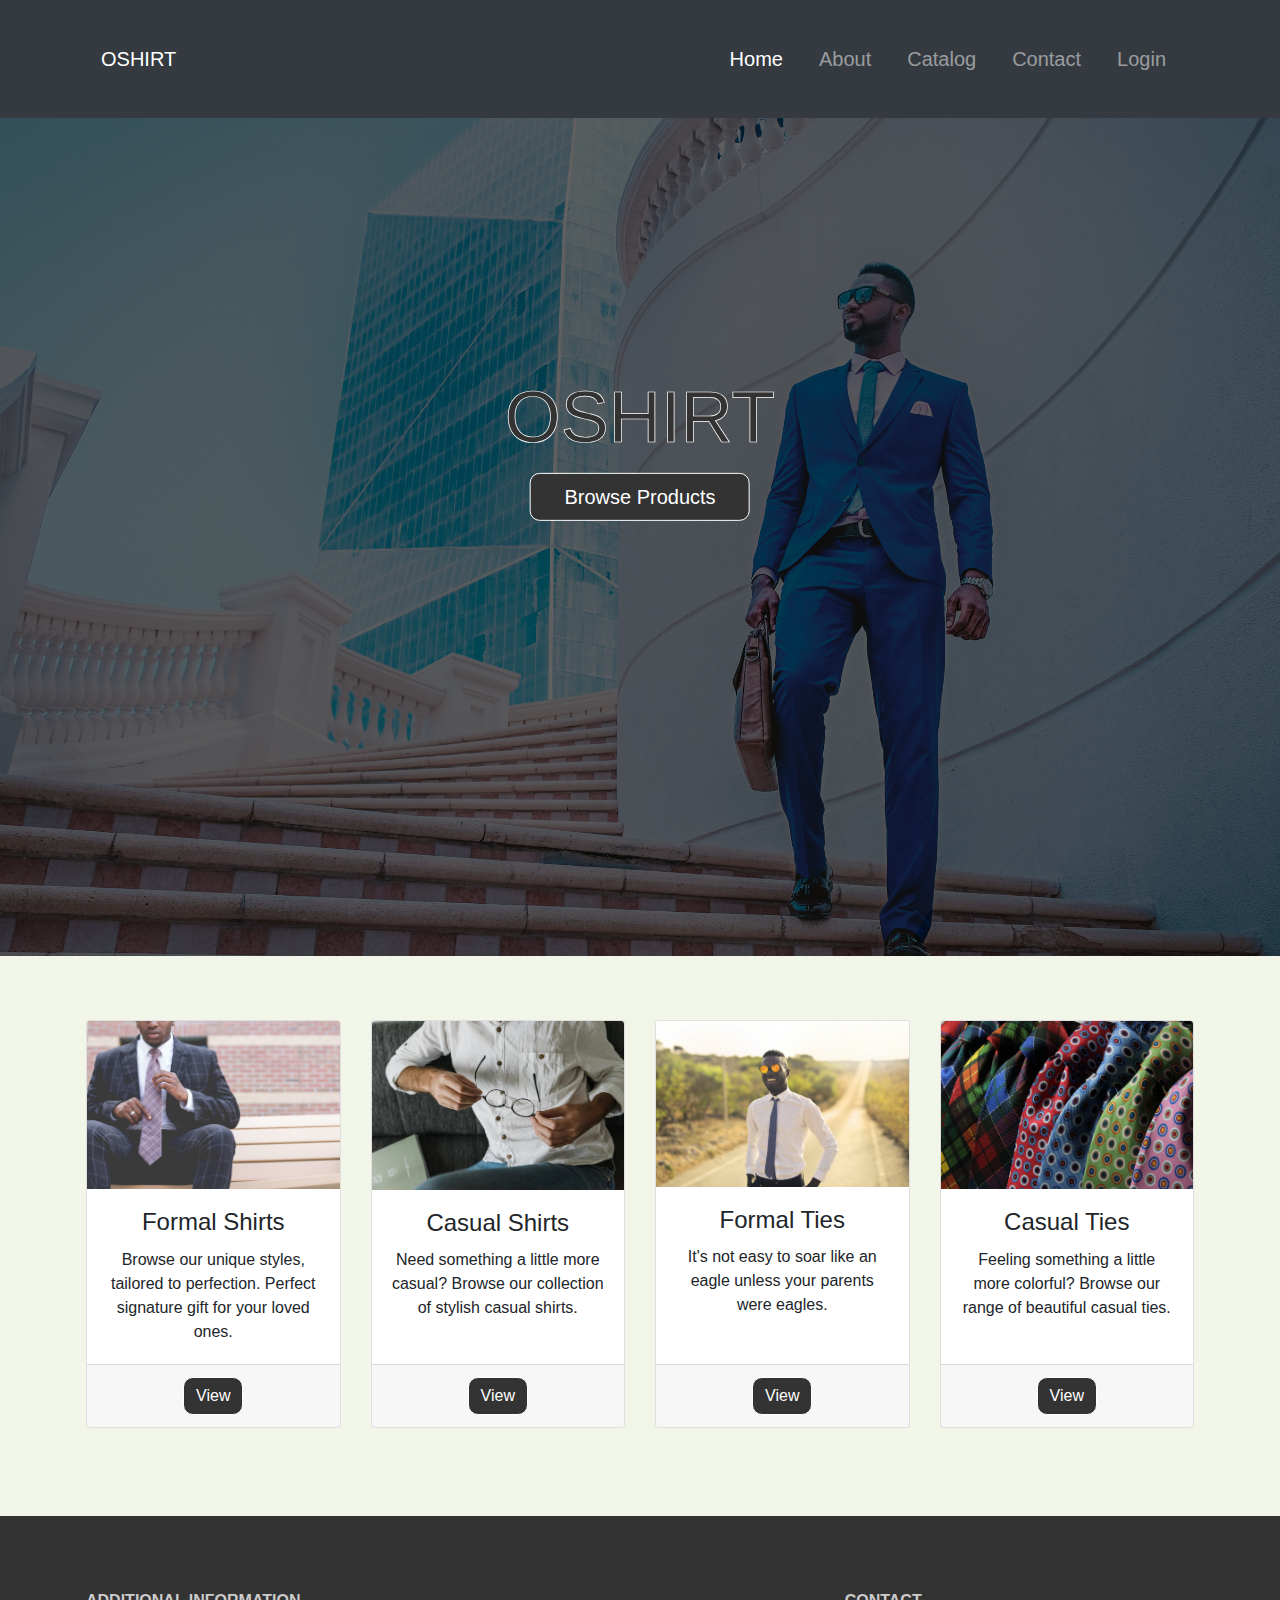
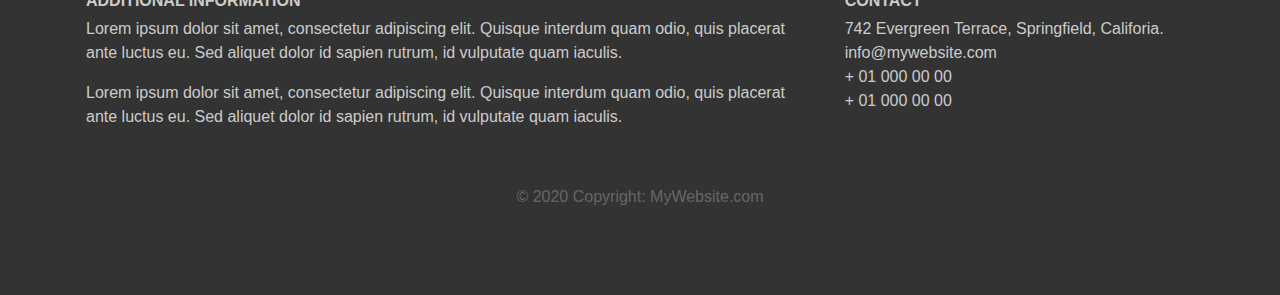
==== src/main/webapp/index_1.html @ 817bfd7a "Login Css and function done" ====
<!DOCTYPE html>
<html lang="en">

  <head>

    <meta charset="utf-8">
    <meta name="viewport" content="width=device-width, initial-scale=1, shrink-to-fit=no">
    <meta name="description" content="">
    <meta name="author" content="">

    <title>OSHIRT</title>

    <!-- Bootstrap core CSS -->
    <link href="vendor/bootstrap/css/bootstrap.min.css" rel="stylesheet">
    <meta http-equiv="Content-Type" content="text/html; charset=UTF-8">
    <link rel="stylesheet" href="https://stackpath.bootstrapcdn.com/bootstrap/4.1.3/css/bootstrap.min.css" integrity="sha384-MCw98/SFnGE8fJT3GXwEOngsV7Zt27NXFoaoApmYm81iuXoPkFOJwJ8ERdknLPMO" crossorigin="anonymous">
    <link rel="stylesheet" type="text/css" href="main.css">

    <!-- Custom styles for this template -->
    <link href="css/heroic-features.css" rel="stylesheet">

  </head>

  <body>

    <!-- Navigation -->
    <nav class="navbar navbar-expand-lg navbar-dark bg-dark fixed-top">
      <div class="container">
        <a class="navbar-brand" href="#">OSHIRT</a>
        <button class="navbar-toggler" type="button" data-toggle="collapse" data-target="#navbarResponsive" aria-controls="navbarResponsive" aria-expanded="false" aria-label="Toggle navigation">
          <span class="navbar-toggler-icon"></span>
        </button>
        <div class="collapse navbar-collapse" id="navbarResponsive">
          <ul class="navbar-nav ml-auto">
            <li class="nav-item active">
              <a class="nav-link" href="index_1.html">Home
                <span class="sr-only">(current)</span>
              </a>
            </li>
            <li class="nav-item">
              <a class="nav-link" href="#">About</a>
            </li>
            <li class="nav-item">
              <a class="nav-link" href="item.html">Catalog</a>
            </li>
            <li class="nav-item">
              <a class="nav-link" href="#">Contact</a>
            </li>
            <li class="nav-item">
              <a class="nav-link" href="secondform.html">Login</a>
            </li>
          </ul>
        </div>
      </div>
    </nav>

    <header class="page-header header container-fluid">
        <div class="overlay"></div>
        <div class="description">
        <h1>OSHIRT</h1>
        <a href="home.html">
         <button class="btn btn-outline-secondary btn-lg">Browse Products</button>   
        </a>
        </div>
    </header> 
    
    
    <!-- Page Content -->
    <div class="container">
        <br>
        <br>
      <!-- Page Features -->
      <div class="row text-center">
          
        <div class="col-lg-3 col-md-6 mb-4">
          <div class="card">
            <img class="card-img-top" src="columnPhoto2.jpeg" alt="">
            <div class="card-body">
              <h4 class="card-title">Formal Shirts</h4>
              <p class="card-text">Browse our unique styles, tailored to perfection. Perfect signature gift for your loved ones.</p>
            </div>
            <div class="card-footer">
              <a href="#" class="btn btn-primary">View</a>
            </div>
          </div>
        </div>

        <div class="col-lg-3 col-md-6 mb-4">
          <div class="card">
            <img class="card-img-top" src="CasualPhoto1.jpeg" alt="">
            <div class="card-body">
              <h4 class="card-title">Casual Shirts</h4>
              <p class="card-text">Need something a little more casual? Browse our collection of stylish casual shirts.</p>
            </div>
            <div class="card-footer">
              <a href="#" class="btn btn-primary">View</a>
            </div>
          </div>
        </div>

        <div class="col-lg-3 col-md-6 mb-4">
          <div class="card">
            <img class="card-img-top" src="FormalTies.png" alt="">
            <div class="card-body">
              <h4 class="card-title">Formal Ties</h4>
              <p class="card-text">It's not easy to soar like an eagle unless your parents were eagles.</p>
            </div>
            <div class="card-footer">
              <a href="#" class="btn btn-primary">View</a>
            </div>
          </div>
        </div>

        <div class="col-lg-3 col-md-6 mb-4">
          <div class="card">
            <img class="card-img-top" src="CasualTies.jpeg" alt="">
            <div class="card-body">
              <h4 class="card-title">Casual Ties</h4>
              <p class="card-text">Feeling something a little more colorful? Browse our range of beautiful casual ties.</p>
            </div>
            <div class="card-footer">
              <a href="#" class="btn btn-primary">View</a>
            </div>
          </div>
        </div>

      </div>
      <!-- /.row -->

      <br>
      <br>
    </div>
    <!-- /.container -->

    <!-- Footer -->
<footer class="page-footer">
  <div class="container">
    <div class="row">
      <div class="col-lg-8 col-md-8 col-sm-12">
      <h6 class="text-uppercase font-weight-bold">Additional Information</h6>
      <p>Lorem ipsum dolor sit amet, consectetur adipiscing elit. Quisque interdum quam odio, quis placerat ante luctus eu. Sed aliquet dolor id sapien rutrum, id vulputate quam iaculis.</p>
      <p>Lorem ipsum dolor sit amet, consectetur adipiscing elit. Quisque interdum quam odio, quis placerat ante luctus eu. Sed aliquet dolor id sapien rutrum, id vulputate quam iaculis.</p>
    </div>
    <div class="col-lg-4 col-md-4 col-sm-12">
      <h6 class="text-uppercase font-weight-bold">Contact</h6>
      <p>742 Evergreen Terrace, Springfield, Califoria.
      <br/>info@mywebsite.com
      <br/>+ 01 000 00 00
      <br/>+ 01 000 00 00</p>
    </div>
  </div>
  <div class="footer-copyright text-center">© 2020 Copyright: MyWebsite.com</div>
</footer>

    <!-- Bootstrap core JavaScript -->
    <script src="vendor/jquery/jquery.min.js"></script>
    <script src="vendor/popper/popper.min.js"></script>
    <script src="vendor/bootstrap/js/bootstrap.min.js"></script>
    
    <script src="https://code.jquery.com/jquery-3.3.1.slim.min.js" integrity="sha384-q8i/X+965DzO0rT7abK41JStQIAqVgRVzpbzo5smXKp4YfRvH+8abtTE1Pi6jizo" crossorigin="anonymous"></script>
    <script src="https://stackpath.bootstrapcdn.com/bootstrap/4.1.3/js/bootstrap.min.js" integrity="sha384-ChfqqxuZUCnJSK3+MXmPNIyE6ZbWh2IMqE241rYiqJxyMiZ6OW/JmZQ5stwEULTy" crossorigin="anonymous"></script>  
    <script src="main.js"></script>

  </body>

</html>
---- src/main/webapp/main.css ----
/*
To change this license header, choose License Headers in Project Properties.
To change this template file, choose Tools | Templates
and open the template in the editor.
*/
/* 
    Created on : 16 Nov 2020, 17:11:55
    Author     : rossmcauliffe
*/
body {
  padding: 0;
  margin: 0;
  background: #f2f6e9;
}
/*--- navigation bar ---*/
.navbar {
  background:#333333;
  min-height:70px;
  font-size: 20px;
}
.nav-link,
.navbar-brand {
  color: #fff;
  cursor: pointer;
  padding: 0 15px;
  height: 70px;
  line-height: 70px;
  font-size:20px;
}
.nav-link {
  margin-right: 1em !important;
}
.nav-link:hover {
  color: #000;
}
.navbar-collapse {
  justify-content: flex-end;
}
.header {
  background-image: url('BluePhoto.jpeg');
  background-size: cover;
  background-position: center;
  position: relative;
}

.overlay {
  position: absolute;
  min-height: 100%;
  min-width: 100%;
  left: 0;
  top: 0;
  background: rgba(0, 0, 0, 0.6);
}

.description {
  left: 50%;
  position: absolute;
  top: 45%;
  transform: translate(-50%, -55%);
  text-align: center;
}
.description h1 {
  color: #333333;
  -webkit-text-stroke: 0.7px #ffffff;
  font-size: 72px;
}
.description p {
  color: #fff;
  font-size: 1.3rem;
  line-height: 1.5;
}

.description button {
  border:1px solid #ffffff;
  background:#333333;
  border-radius: 10px;
  color:#fff;
  width: 220px;
}
.description button:hover {
  border:1px solid #fff;
  background:#fff;
  color:#000;
}
.features {
  margin: 4em auto;
  padding: 1em;
  position: relative;
}
.feature-title {
  color: #333;
  font-size: 1.3rem;
  font-weight: 700;
  margin-bottom: 20px;
  text-transform: uppercase;
}
.features img {
  -webkit-box-shadow: 1px 1px 4px rgba(0, 0, 0, 0.4);
  -moz-box-shadow: 1px 1px 4px rgba(0, 0, 0, 0.4);
  box-shadow: 1px 1px 4px rgba(0, 0, 0, 0.4);
  margin-bottom: 16px;
}

.features .form-control,
.features input {
    border-radius: 0;
}
.features .btn {
  background-color: #333333;
  border: 1px solid white;
  color: #ffffff;
  border-radius:10px;
  margin-top: 20px;
}
.features .btn:hover {
  background-color: #ffffff;
  border: 1px solid black;
  color: black;
}

.page-footer {
  background-color: #333333;
  color: #ccc;
  padding: 60px 0 30px;
}
.footer-copyright {
  color: #666;
  padding: 40px 0;
}

.btn-primary {
  border:1px solid #ffffff;
  background:#333333;
  border-radius: 10px;
  color:#fff;
}

.btn-primary:hover {
  border:1px solid black;
  background:#fff;
  color:#000;
}

input[type=text], input[type=password] {
  width: 100%;
  padding: 12px 20px;
  margin: 8px 0;
  display: inline-block;
  border: 1px solid #ccc;
  box-sizing: border-box;
  border-radius: 10px;
}

button {
  background-color: #4CAF50;
  color: white;
  padding: 14px 20px;
  margin: 8px 0;
  border: none;
  cursor: pointer;
  width: 50%;
}

button:hover {
  opacity: 0.8;
}

.cancelbtn {
  width: auto;
  padding: 10px 18px;
  background-color: #f44336;
}

.container {
  padding: 16px;
}

span.psw {
  float: right;
  padding-top: 16px;
}

/* Change styles for span and cancel button on extra small screens */
 @media screen and (max-width: 300px) {
  span.psw {
     display: block;
     float: none;
  }
  .cancelbtn {
     width: 100%;
  }
} 
.h4 {
    color: white;
}

.h5 {
    width: 10px;
    height:10px;
}

.sidenav {
  height: 100%;
  width: 0;
  position: fixed;
  z-index: 1;
  top: 0;
  right: 0;
  background-color: #111;
  overflow-x: hidden;
  transition: 0.5s;
  padding-top: 60px;
}

.sidenav a {
  padding: 8px 8px 8px 32px;
  text-decoration: none;
  font-size: 25px;
  color: #818181;
  display: block;
  transition: 0.3s;
}

.sidenav a:hover {
  color: #f1f1f1;
}

.sidenav .closebtn {
  position: absolute;
  top: 0;
  right: 25px;
  font-size: 36px;
  margin-left: 50px;
}

@media screen and (max-height: 450px) {
  .sidenav {padding-top: 15px;}
  .sidenav a {font-size: 18px;}
}
---- src/main/webapp/css/heroic-features.css ----
/*!
 * Start Bootstrap - Heroic Features (http://startbootstrap.com/template-overviews/heroic-features)
 * Copyright 2013-2017 Start Bootstrap
 * Licensed under MIT (https://github.com/BlackrockDigital/startbootstrap-heroic-features/blob/master/LICENSE)
 */

body {
    padding-top: 54px;
}

@media (min-width: 992px) {
    body {
        padding-top: 56px;
    }
}

.card {
    height: 100%;
}

input[type=text], input[type=password] {
  width: 100%;
  padding: 12px 20px;
  margin: 8px 0;
  display: inline-block;
  border: 1px solid #ccc;
  box-sizing: border-box;
  border-radius: 10px;
}

button {
  background-color: #4CAF50;
  color: white;
  padding: 14px 20px;
  margin: 8px 0;
  border: none;
  cursor: pointer;
  width: 50%;
}

button:hover {
  opacity: 0.8;
}

.cancelbtn {
  width: auto;
  padding: 10px 18px;
  background-color: #f44336;
}

.container {
  padding: 16px;
}

span.psw {
  float: right;
  padding-top: 16px;
}

/* Change styles for span and cancel button on extra small screens */
 @media screen and (max-width: 300px) {
  span.psw {
     display: block;
     float: none;
  }
  .cancelbtn {
     width: 100%;
  }
} 
.h4 {
    color: white;
}
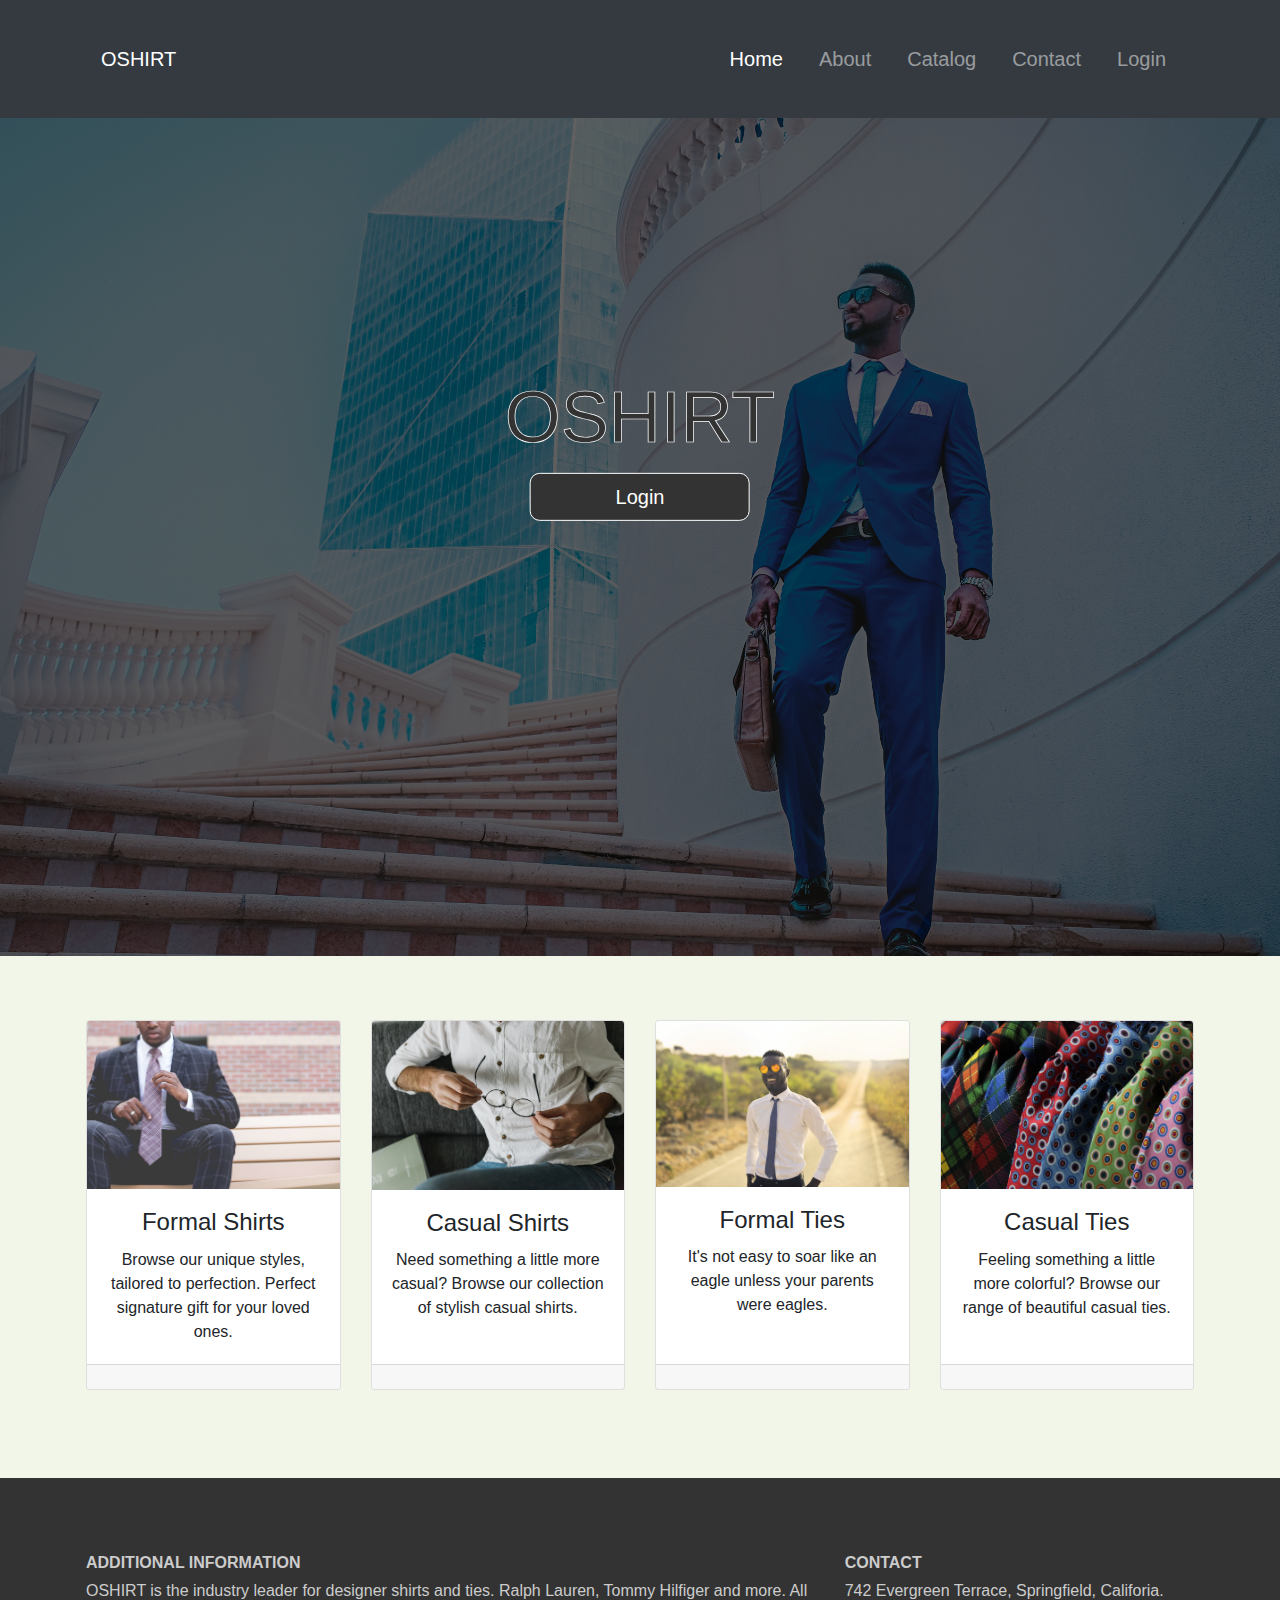
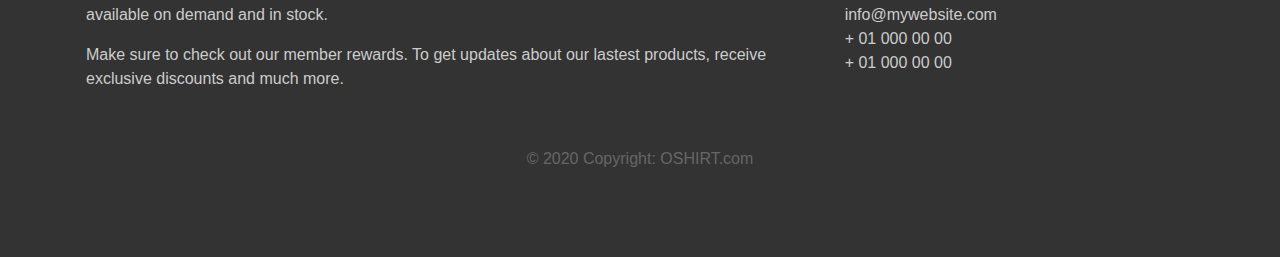
==== commit b24343f3: "Final Commit" ====
--- a/src/main/webapp/index_1.html
+++ b/src/main/webapp/index_1.html
@@ -18,10 +18,11 @@
 
     <!-- Custom styles for this template -->
     <link href="css/heroic-features.css" rel="stylesheet">
-
+ 
   </head>
 
   <body>
+      
 
     <!-- Navigation -->
     <nav class="navbar navbar-expand-lg navbar-dark bg-dark fixed-top">
@@ -41,13 +42,13 @@
               <a class="nav-link" href="#">About</a>
             </li>
             <li class="nav-item">
-              <a class="nav-link" href="item.html">Catalog</a>
+              <a class="nav-link" href="#">Catalog</a>
             </li>
             <li class="nav-item">
               <a class="nav-link" href="#">Contact</a>
             </li>
             <li class="nav-item">
-              <a class="nav-link" href="secondform.html">Login</a>
+              <a class="nav-link" href="index.html">Login</a>
             </li>
           </ul>
         </div>
@@ -58,11 +59,12 @@
         <div class="overlay"></div>
         <div class="description">
         <h1>OSHIRT</h1>
-        <a href="home.html">
-         <button class="btn btn-outline-secondary btn-lg">Browse Products</button>   
+        <a href="index.html">
+         <button class="btn btn-outline-secondary btn-lg">Login</button>   
         </a>
         </div>
     </header> 
+    
     
     
     <!-- Page Content -->
@@ -80,7 +82,7 @@
               <p class="card-text">Browse our unique styles, tailored to perfection. Perfect signature gift for your loved ones.</p>
             </div>
             <div class="card-footer">
-              <a href="#" class="btn btn-primary">View</a>
+              
             </div>
           </div>
         </div>
@@ -93,7 +95,7 @@
               <p class="card-text">Need something a little more casual? Browse our collection of stylish casual shirts.</p>
             </div>
             <div class="card-footer">
-              <a href="#" class="btn btn-primary">View</a>
+              
             </div>
           </div>
         </div>
@@ -106,7 +108,7 @@
               <p class="card-text">It's not easy to soar like an eagle unless your parents were eagles.</p>
             </div>
             <div class="card-footer">
-              <a href="#" class="btn btn-primary">View</a>
+              
             </div>
           </div>
         </div>
@@ -119,7 +121,7 @@
               <p class="card-text">Feeling something a little more colorful? Browse our range of beautiful casual ties.</p>
             </div>
             <div class="card-footer">
-              <a href="#" class="btn btn-primary">View</a>
+              
             </div>
           </div>
         </div>
@@ -138,8 +140,8 @@
     <div class="row">
       <div class="col-lg-8 col-md-8 col-sm-12">
       <h6 class="text-uppercase font-weight-bold">Additional Information</h6>
-      <p>Lorem ipsum dolor sit amet, consectetur adipiscing elit. Quisque interdum quam odio, quis placerat ante luctus eu. Sed aliquet dolor id sapien rutrum, id vulputate quam iaculis.</p>
-      <p>Lorem ipsum dolor sit amet, consectetur adipiscing elit. Quisque interdum quam odio, quis placerat ante luctus eu. Sed aliquet dolor id sapien rutrum, id vulputate quam iaculis.</p>
+      <p>OSHIRT is the industry leader for designer shirts and ties. Ralph Lauren, Tommy Hilfiger and more. All available on demand and in stock.</p>
+      <p>Make sure to check out our member rewards. To get updates about our lastest products, receive exclusive discounts and much more.  </p>
     </div>
     <div class="col-lg-4 col-md-4 col-sm-12">
       <h6 class="text-uppercase font-weight-bold">Contact</h6>
@@ -149,7 +151,7 @@
       <br/>+ 01 000 00 00</p>
     </div>
   </div>
-  <div class="footer-copyright text-center">© 2020 Copyright: MyWebsite.com</div>
+  <div class="footer-copyright text-center">© 2020 Copyright: OSHIRT.com</div>
 </footer>
 
     <!-- Bootstrap core JavaScript -->
--- a/src/main/webapp/main.css
+++ b/src/main/webapp/main.css
@@ -64,6 +64,12 @@
   -webkit-text-stroke: 0.7px #ffffff;
   font-size: 72px;
 }
+.description h2 {
+  color: #ffffff;
+  -webkit-text-stroke: 0.7px #333333;
+  font-size: 42px;
+}
+
 .description p {
   color: #fff;
   font-size: 1.3rem;
@@ -193,47 +199,37 @@
 .h4 {
     color: white;
 }
-
-.h5 {
-    width: 10px;
-    height:10px;
-}
-
-.sidenav {
-  height: 100%;
-  width: 0;
-  position: fixed;
-  z-index: 1;
-  top: 0;
-  right: 0;
-  background-color: #111;
-  overflow-x: hidden;
-  transition: 0.5s;
-  padding-top: 60px;
-}
-
-.sidenav a {
-  padding: 8px 8px 8px 32px;
-  text-decoration: none;
-  font-size: 25px;
-  color: #818181;
-  display: block;
-  transition: 0.3s;
-}
-
-.sidenav a:hover {
-  color: #f1f1f1;
-}
-
-.sidenav .closebtn {
-  position: absolute;
-  top: 0;
-  right: 25px;
-  font-size: 36px;
-  margin-left: 50px;
-}
-
-@media screen and (max-height: 450px) {
-  .sidenav {padding-top: 15px;}
-  .sidenav a {font-size: 18px;}
+.btn-cart {
+  border:1px solid #ffffff;
+  background:#333333;
+  border-radius: 10px;
+  color:#fff;
+}
+
+
+/* The styles for the elements */
+
+br {
+    clear: both;
+}
+
+#quantity {
+    width: 2em;
+    color:black;
+}
+
+/* The styles for the tables */
+table {
+    border: 1px solid black;
+    border-collapse: collapse;
+    width: 50em;
+    
+}
+th, td {
+    border: 1px solid black;
+    text-align: left;
+    padding: .5em;
+}
+.right {
+    text-align: right;
 }